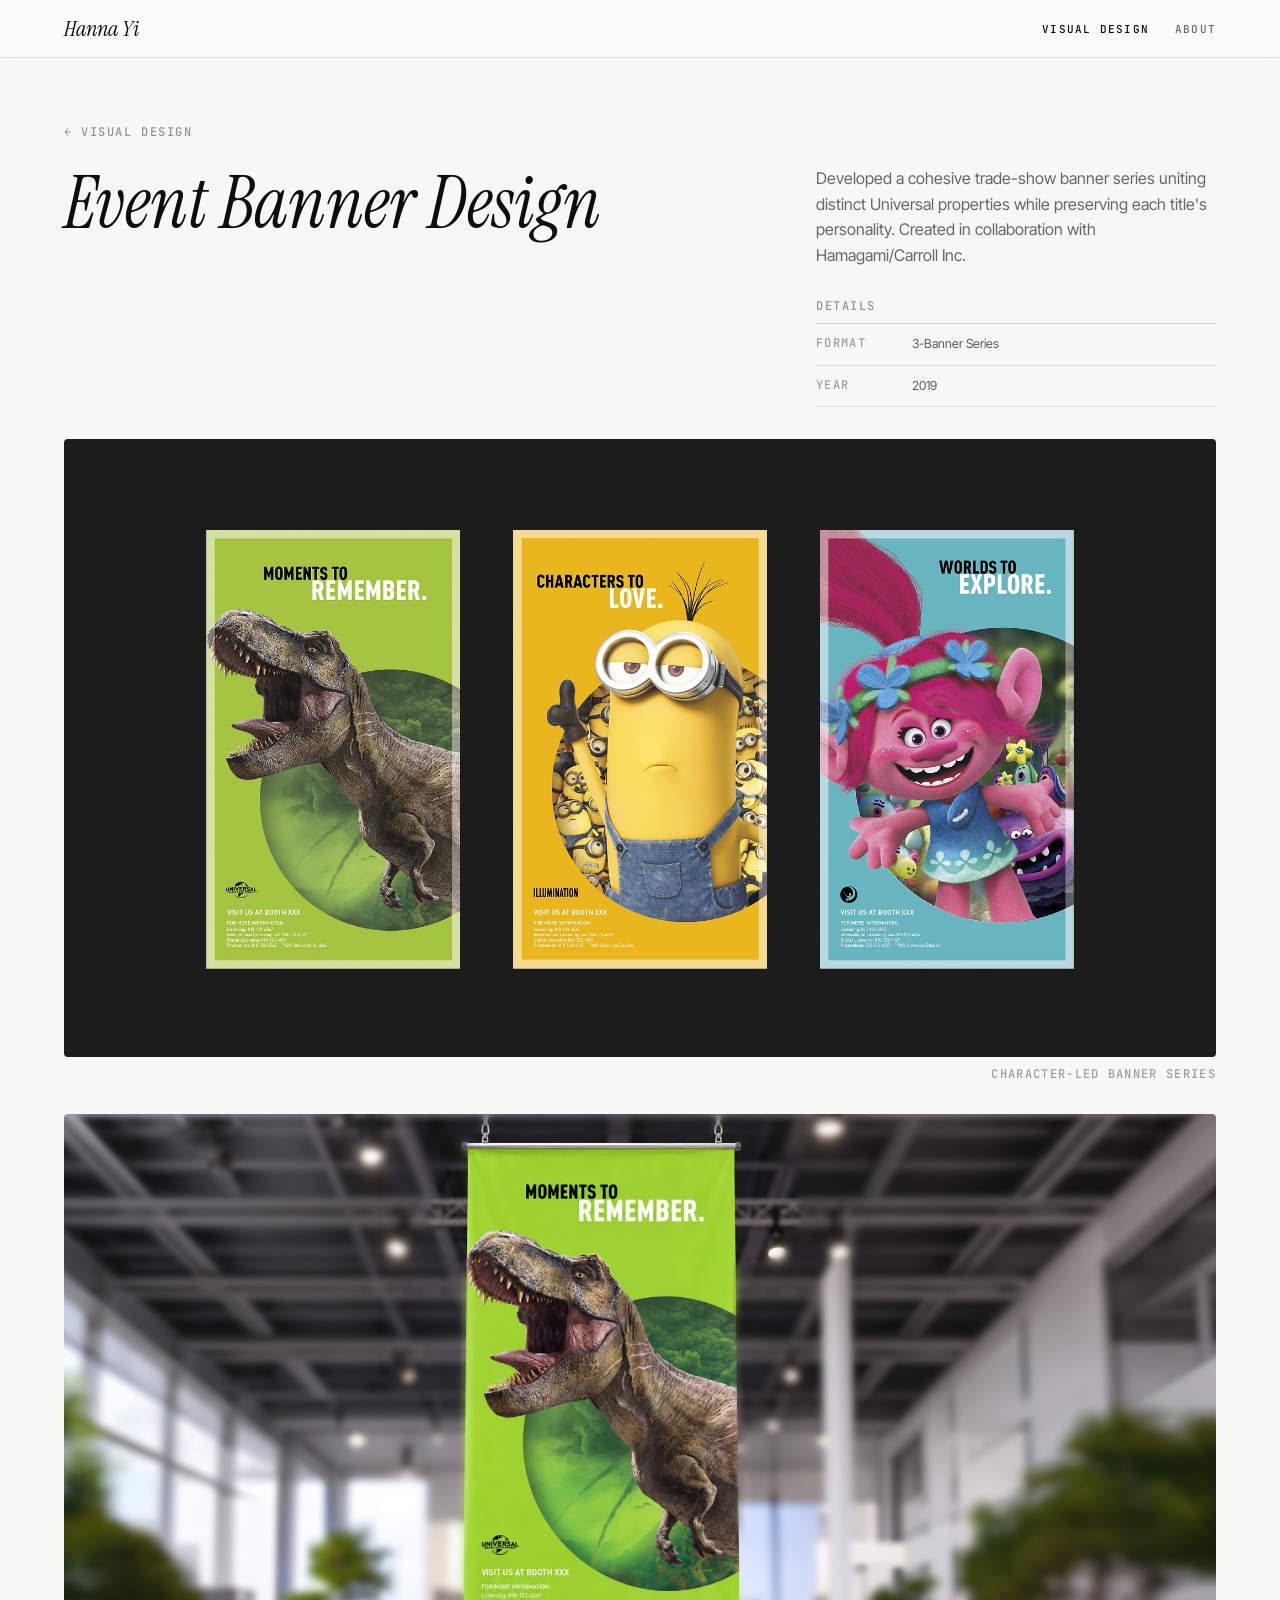
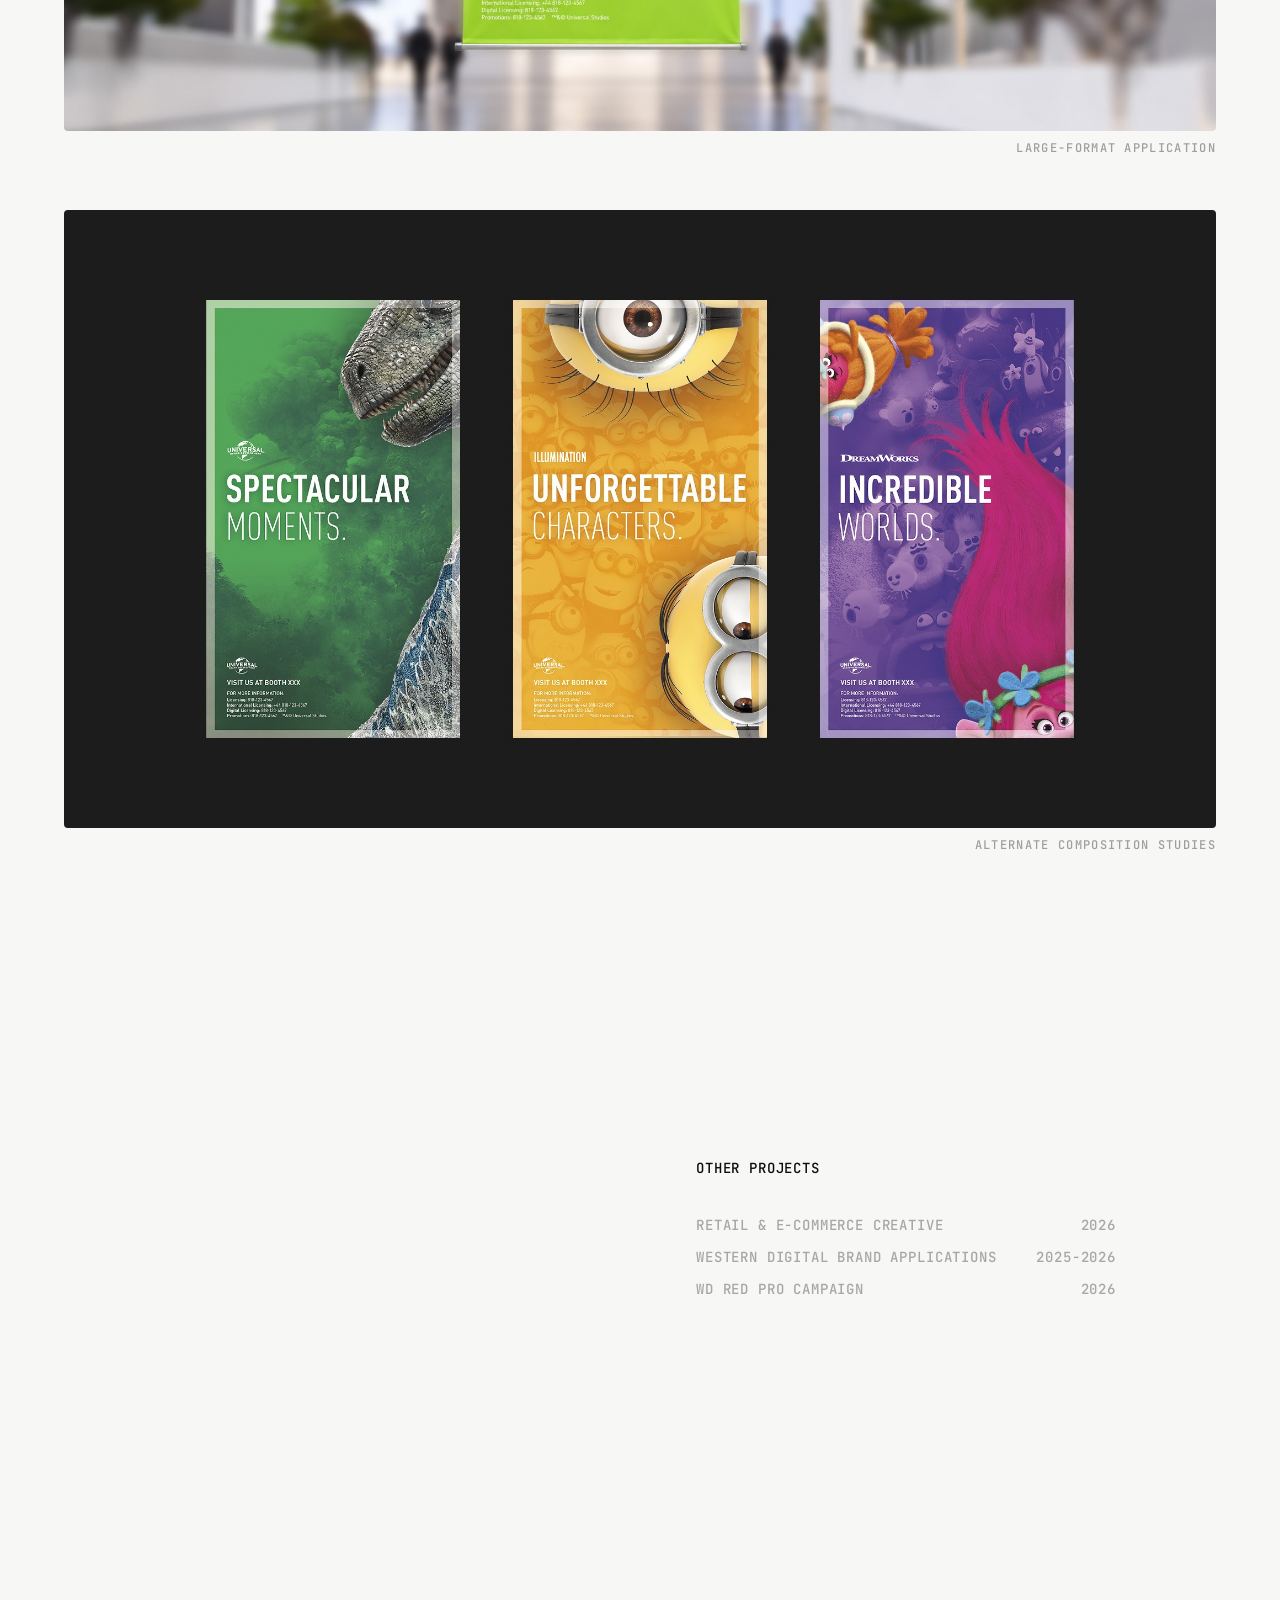
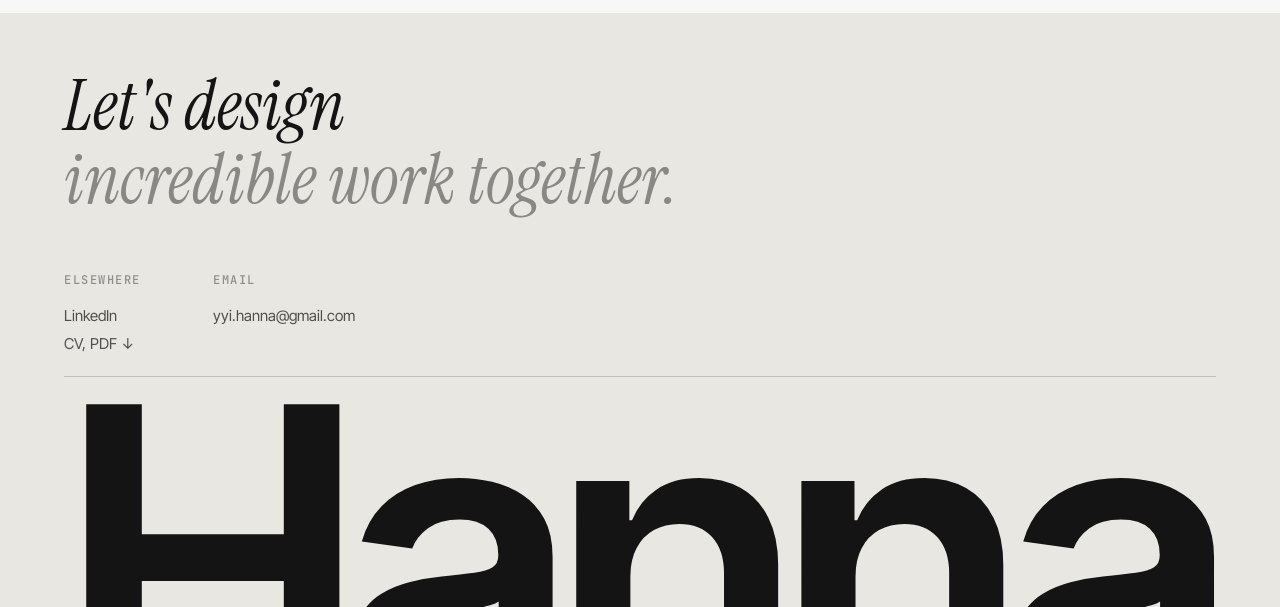
==== entertainment-trade-show-graphics.html @ 53126b2f "commit" ====
<!DOCTYPE html>
<html lang="en"><head>
<meta charset="utf-8">
<meta name="viewport" content="width=device-width, initial-scale=1">
<title>Entertainment Trade Show Graphics — Hanna Yi</title>
<meta name="description" content="Portfolio of Hanna Yi — identity, editorial and product design.">

<link rel="stylesheet" href="assets/css/styles.css">
<script>(function(){try{var d=document.documentElement,t=localStorage.getItem('hy-theme');if(t&&t!=='system')d.dataset.theme=t;var a=localStorage.getItem('hy-acc'),o=localStorage.getItem('hy-acc-on');if(a){d.style.setProperty('--acc',a);d.style.setProperty('--on-acc',o||'#0d0d0d');}}catch(e){}})();</script>
<script src="assets/js/gate.js"></script>
<script>try{if(!matchMedia('(prefers-reduced-motion: reduce)').matches)document.documentElement.classList.add('js-anim')}catch(e){}</script>
</head>
<body>
<main class="page" style="background:var(--ground);border-color:var(--edge)">
<div style="position:sticky;top:0;z-index:5;height:58px;background:var(--nav);backdrop-filter:blur(22px) saturate(170%);border-bottom:1px solid rgb(var(--ink-rgb) / .14);padding:0 0 0" data-nav=""><div style="max-width:1470px;margin:0 auto;display:flex;align-items:center;justify-content:space-between;padding:0 64px 0 64px;height:100%">
<a href="index.html" style="font-family:'Instrument Serif',serif;font-style:italic;font-size:22px;color:var(--ink);text-decoration:none">Hanna Yi</a>
<div style="display:flex;align-items:center;gap:26px;font:500 11px 'JetBrains Mono',monospace;letter-spacing:.11em;text-transform:uppercase">
<a href="index.html" style="color:var(--ink);text-decoration:none" aria-current="page">Visual Design</a><a href="ux-design.html" style="display:none;color:rgb(var(--ink-rgb) / .62);text-decoration:none">UX Design</a><a href="about.html" style="color:rgb(var(--ink-rgb) / .62);text-decoration:none">About</a></div>
</div></div>


<div style="padding:62px 0 0"><div style="max-width:1470px;margin:0 auto;padding:0 64px 0 64px"><a href="index.html" style="font:500 12px 'JetBrains Mono',monospace;letter-spacing:.13em;text-transform:uppercase;color:rgb(var(--ink-rgb) / .42);text-decoration:none">← Visual design</a></div></div><div style="padding:26px 0 0"><div style="max-width:1470px;margin:0 auto;padding:0 64px 0 64px;display:grid;grid-template-columns:minmax(0,1fr) 400px;gap:48px;align-items:start">
<h1 style="margin:0;max-width:20ch;font-family:'Instrument Serif',serif;font-style:italic;font-weight:400;font-size:72px;line-height:1.03;color:var(--ink)">Event Banner Design</h1>
<div><p style="margin:0;font:400 16px/1.6 'Inter Tight',sans-serif;color:rgb(var(--ink-rgb) / .62);text-wrap:pretty">Developed a cohesive trade-show banner series uniting distinct Universal properties while preserving each title's personality. Created in collaboration with Hamagami/Carroll Inc.</p><div style="display:flex;flex-direction:column;gap:22px;margin-top:26px"><div>
<div style="padding-bottom:9px;border-bottom:1px solid rgb(var(--ink-rgb) / .18)"><span style="font:500 12px 'JetBrains Mono',monospace;letter-spacing:.13em;text-transform:uppercase;color:rgb(var(--ink-rgb) / .42)">Details</span></div>
<div style="display:grid;grid-template-columns:78px minmax(0,1fr);gap:18px;padding:11px 0;border-bottom:1px solid rgb(var(--ink-rgb) / .11)"><span style="font:500 12px 'JetBrains Mono',monospace;letter-spacing:.11em;text-transform:uppercase;color:rgb(var(--ink-rgb) / .38)">Format</span><span style="font:400 12.5px/1.45 'Inter Tight',sans-serif;color:rgb(var(--ink-rgb) / .66)">3-Banner Series</span></div><div style="display:grid;grid-template-columns:78px minmax(0,1fr);gap:18px;padding:11px 0;border-bottom:1px solid rgb(var(--ink-rgb) / .11)"><span style="font:500 12px 'JetBrains Mono',monospace;letter-spacing:.11em;text-transform:uppercase;color:rgb(var(--ink-rgb) / .38)">Year</span><span style="font:400 12.5px/1.45 'Inter Tight',sans-serif;color:rgb(var(--ink-rgb) / .66)">2019</span></div>
</div>
</div></div></div></div><div style="padding:32px 0 0"><div style="max-width:1470px;margin:0 auto;padding:0 64px 0 64px"><figure style="margin:0"><div style="aspect-ratio:2088 / 1120;width:100%;background:url('./assets/img/tradeshow-mockup1.jpg') center / cover no-repeat;border-radius:4px"></div><figcaption style="font:500 12px 'JetBrains Mono',monospace;letter-spacing:.11em;text-transform:uppercase;color:rgb(var(--ink-rgb) / .38);margin-top:9px;display:block;text-align:right">CHARACTER-LED BANNER SERIES</figcaption></figure></div></div><div style="padding:32px 0 0"><div style="max-width:1470px;margin:0 auto;padding:0 64px 0 64px;display:grid;gap:54px"><div><figure style="margin:0"><div style="aspect-ratio:2088 / 1120;width:100%;background:url('./assets/img/tradeshow-mockup2.jpg') center / cover no-repeat;border-radius:4px"></div><figcaption style="font:500 12px 'JetBrains Mono',monospace;letter-spacing:.11em;text-transform:uppercase;color:rgb(var(--ink-rgb) / .38);margin-top:9px;display:block;text-align:right">LARGE-FORMAT APPLICATION</figcaption></figure></div><div><figure style="margin:0"><div style="aspect-ratio:2088 / 1120;width:100%;background:url('./assets/img/tradeshow-mockup3.jpg') center / cover no-repeat;border-radius:4px"></div><figcaption style="font:500 12px 'JetBrains Mono',monospace;letter-spacing:.11em;text-transform:uppercase;color:rgb(var(--ink-rgb) / .38);margin-top:9px;display:block;text-align:right">ALTERNATE COMPOSITION STUDIES</figcaption></figure></div></div></div><div data-other-projects="" style="margin:0;padding:150px 0 150px">
<div style="max-width:1470px;margin:0 auto;padding:0 64px 0 64px;display:flex;justify-content:center;align-items:center;gap:72px">
<div data-op-stage="" style="position:relative;flex:0 1 460px;width:auto;min-width:0;aspect-ratio:1 / 1">
<div data-op-img="0" style="position:absolute;inset:0;background:url('./assets/img/homepage-retail.jpg') center / cover no-repeat;border-radius:4px;opacity:0;transition:opacity .3s ease"></div>
<div data-op-img="1" style="position:absolute;inset:0;background:url('./assets/img/homepage-wd-applications.jpg') center / cover no-repeat;border-radius:4px;opacity:0;transition:opacity .3s ease"></div>
<div data-op-img="2" style="position:absolute;inset:0;background:#2f2420;border-radius:4px;opacity:0;transition:opacity .3s ease"><span style="position:absolute;inset:0;z-index:3;display:flex;align-items:center;justify-content:center;color:#ff8a6b;font:500 34px 'JetBrains Mono',monospace;letter-spacing:.22em;text-transform:uppercase">WIP</span></div>
</div>
<div style="flex:0 1 420px;width:auto;min-width:0">
<div style="font:500 14px/1 'JetBrains Mono',monospace;letter-spacing:.06em;text-transform:uppercase;color:var(--ink)">Other Projects</div>
<div style="margin-top:34px;display:flex;flex-direction:column">
<a href="retail-e-commerce-creative.html" data-op-row="0" style="display:flex;align-items:baseline;justify-content:space-between;gap:24px;padding:9px 0;font:500 14px/1 'JetBrains Mono',monospace;letter-spacing:.06em;text-transform:uppercase;color:rgb(var(--ink-rgb) / .34);text-decoration:none;transition:color .2s ease"><span>Retail &amp; E-Commerce Creative</span><span style="flex:0 0 auto;text-align:right;white-space:nowrap">2026</span></a>
<a href="western-digital-brand-system-applications.html" data-op-row="1" style="display:flex;align-items:baseline;justify-content:space-between;gap:24px;padding:9px 0;font:500 14px/1 'JetBrains Mono',monospace;letter-spacing:.06em;text-transform:uppercase;color:rgb(var(--ink-rgb) / .34);text-decoration:none;transition:color .2s ease"><span>Western Digital Brand Applications</span><span style="flex:0 0 auto;text-align:right;white-space:nowrap">2025-2026</span></a>
<a href="wd-red-pro-campaign.html" data-op-row="2" style="display:flex;align-items:baseline;justify-content:space-between;gap:24px;padding:9px 0;font:500 14px/1 'JetBrains Mono',monospace;letter-spacing:.06em;text-transform:uppercase;color:rgb(var(--ink-rgb) / .34);text-decoration:none;transition:color .2s ease"><span>WD Red Pro Campaign</span><span style="flex:0 0 auto;text-align:right;white-space:nowrap">2026</span></a>
</div>
</div>
</div>
</div>
<footer style="margin:0;padding:56px 0 0;overflow:hidden;background:var(--foot);--ink:var(--foot-ink);--ink-rgb:var(--foot-ink-rgb);--acc:var(--foot-ink);color:var(--foot-ink)">
<div style="max-width:1470px;margin:0 auto;padding:0 64px 0 64px">
<div style="font-family:'Instrument Serif',serif;font-style:italic;font-weight:400;font-size:clamp(40px,5.4vw,76px);line-height:1.06;color:var(--ink);max-width:22ch">Let's design<br><span style="color:rgb(var(--ink-rgb) / .45)">incredible work together.</span></div>
<div style="margin-top:56px;display:grid;grid-template-columns:auto auto;justify-content:start;gap:72px;align-items:start">
<div>
<div style="font:500 12px 'JetBrains Mono',monospace;letter-spacing:.13em;text-transform:uppercase;color:rgb(var(--ink-rgb) / .42)">Elsewhere</div>
<div style="margin-top:14px;display:flex;flex-direction:column">
<a href="https://www.linkedin.com/in/hyi-design" target="_blank" rel="noopener" style="font:400 15px/1.9 'Inter Tight',sans-serif;color:rgb(var(--ink-rgb) / .72);text-decoration:none">LinkedIn</a>
<a href="assets/hanna-yi-resume-2026.pdf" download="" style="font:400 15px/1.9 'Inter Tight',sans-serif;color:rgb(var(--ink-rgb) / .72);text-decoration:none">CV, PDF ↓</a>
</div>
</div>
<div>
<div style="font:500 12px 'JetBrains Mono',monospace;letter-spacing:.13em;text-transform:uppercase;color:rgb(var(--ink-rgb) / .42)">Email</div>
<div style="margin-top:14px"><a href="mailto:yyi.hanna@gmail.com" target="_blank" rel="noopener" style="font:400 15px/1.9 'Inter Tight',sans-serif;color:rgb(var(--ink-rgb) / .72);text-decoration:none;overflow-wrap:anywhere">yyi.hanna@gmail.com</a></div>
</div>
</div>
<div style="margin-top:17px;border-top:1px solid rgb(var(--ink-rgb) / .18)"></div>
</div>
<div style="max-width:1470px;margin:0 auto;padding:0 64px 0 64px">
<div style="overflow:hidden;height:.485em;margin:26px 0 0;font-size:calc((min(100vw,1470px) - 128px) / 2.733)"><div style="font:600 1em/.74 'Inter Tight',sans-serif;letter-spacing:-.04em;color:var(--ink);white-space:nowrap;text-align:center">Hanna</div></div>
</div>
</footer>
</main>
<script src="assets/js/site.js"></script>



</body></html>
---- assets/css/styles.css ----
@font-face{font-family:'Instrument Serif';font-style:italic;font-weight:400;font-display:swap;src:url('../fonts/InstrumentSerif-Italic.ttf') format('truetype')}
@font-face{font-family:'Instrument Serif';font-style:normal;font-weight:400;font-display:swap;src:url('../fonts/InstrumentSerif-Regular.ttf') format('truetype')}
@font-face{font-family:'Inter Tight';font-style:normal;font-weight:400;font-display:swap;src:url('../fonts/InterTight-Regular.ttf') format('truetype')}
@font-face{font-family:'Inter Tight';font-style:normal;font-weight:500;font-display:swap;src:url('../fonts/InterTight-Medium.ttf') format('truetype')}
@font-face{font-family:'Inter Tight';font-style:normal;font-weight:600;font-display:swap;src:url('../fonts/InterTight-SemiBold.ttf') format('truetype')}
@font-face{font-family:'JetBrains Mono';font-style:normal;font-weight:400;font-display:swap;src:url('../fonts/JetBrainsMono-Regular.ttf') format('truetype')}
@font-face{font-family:'JetBrains Mono';font-style:normal;font-weight:500;font-display:swap;src:url('../fonts/JetBrainsMono-Medium.ttf') format('truetype')}

:root{
  color-scheme:dark light;
  --ink:#f7f7f5; --ink-rgb:247 247 245;
  --ground:#0d0d0d;
  --edge:rgba(255,255,255,.1);
  --acc:#ff5c39; --on-acc:#0d0d0d;
  --nav:rgba(20,20,20,.42); --nav-solid:rgba(13,13,13,.78);
  --surf:#161616; --plate:#1e1e1e; --plate-2:#242424; --plate-3:#2a2724;
  --foot:#1e1e1e; --foot-ink:#f4f4f4; --foot-ink-rgb:244 244 244;
}
:root[data-theme="dark"]{
  color-scheme:dark;
  --ink:#f7f7f5; --ink-rgb:247 247 245;
  --ground:#0d0d0d;
  --edge:rgba(255,255,255,.1);
  --acc:#ff5c39; --on-acc:#0d0d0d;
  --nav:rgba(20,20,20,.42); --nav-solid:rgba(13,13,13,.78);
  --surf:#161616; --plate:#1e1e1e; --plate-2:#242424; --plate-3:#2a2724;
  --foot:#1e1e1e; --foot-ink:#f4f4f4; --foot-ink-rgb:244 244 244;
}
:root[data-theme="light"]{
  color-scheme:light;
  --ink:#0d0d0d; --ink-rgb:13 13 13;
  --ground:#f7f7f5;
  --edge:rgba(0,0,0,.09);
  --acc:#d94a20; --on-acc:#f7f7f5;
  --nav:rgba(255,255,255,.6); --nav-solid:rgba(247,247,245,.86);
  --surf:#efede8; --plate:#e4e1da; --plate-2:#dcd8d0; --plate-3:#ded9d0;
  --foot:#e9e7e2; --foot-ink:#141414; --foot-ink-rgb:20 20 20;
}
@media (prefers-color-scheme:light){
  :root:not([data-theme]){
    --ink:#0d0d0d; --ink-rgb:13 13 13;
    --ground:#f7f7f5;
    --edge:rgba(0,0,0,.09);
    --acc:#d94a20; --on-acc:#f7f7f5;
    --nav:rgba(255,255,255,.6); --nav-solid:rgba(247,247,245,.86);
    --surf:#efede8; --plate:#e4e1da; --plate-2:#dcd8d0; --plate-3:#ded9d0;
    --foot:#e9e7e2; --foot-ink:#141414; --foot-ink-rgb:20 20 20;
  }
}
*{box-sizing:border-box}
html{scroll-behavior:smooth}
body{margin:0;background:var(--ground);color:var(--ink);font-family:'Inter Tight',system-ui,sans-serif;-webkit-font-smoothing:antialiased}
a{color:inherit;text-decoration:none}
a:hover{color:var(--acc)}
img{display:block;max-width:100%}
::selection{background:var(--acc);color:var(--on-acc)}
a{transition:color .18s ease}
[data-tile]{display:block}
[data-tile] > div:nth-child(2){position:relative;z-index:1}
[data-caption]{opacity:.78;transition:opacity .28s ease,transform .28s cubic-bezier(.22,.61,.36,1)}
[data-rule-line]{display:block;position:absolute;left:0;right:0;height:1px;background:rgb(var(--ink-rgb) / .18);transform:scaleX(1);transform-origin:left center;transition:transform .4s cubic-bezier(.22,.61,.36,1)}
[data-rule-host]:not([data-in]) [data-rule-line]{transform:scaleX(0)}
html.js-anim figure:not([data-in]),
html.js-anim [style*="url("]:not([data-in]):not([data-op-img]):not([data-plate]):not([data-static]):not(figure *):not([data-op-stage] *):not([data-tile-item] *){opacity:0;transform:translateY(18px);will-change:opacity,transform}
[data-reveal]{opacity:0;transform:translateY(18px);transition:opacity .65s ease,transform .65s cubic-bezier(.22,.61,.36,1)}
[data-reveal][data-in]{opacity:1;transform:none;will-change:auto}
[data-arrow]{display:inline-block;font-style:normal;transition:transform .25s cubic-bezier(.22,.61,.36,1)}

/* hover motion: transform + opacity only, pointer devices only */
@media (hover:hover) and (pointer:fine){
  [data-tile-item]{transition:transform .28s cubic-bezier(.22,.61,.36,1)}
  [data-tile-item]:hover{transform:translateY(-6px);will-change:transform}
  [data-tile-item]:hover [data-caption]{opacity:1}
  [data-tile-item]:hover [data-caption]:not([data-caption-inner]){transform:translateY(-2px)}
  a:hover [data-arrow="back"]{transform:translateX(-4px)}
  a:hover [data-arrow="fwd"]{transform:translateX(4px)}
  a:hover [data-arrow="down"]{transform:translateY(3px)}
  [data-idx-card]{transition:transform .28s cubic-bezier(.22,.61,.36,1),border-color .28s ease-out}
  [data-idx-card]:hover{transform:translateY(-4px);background:#272727;border-color:#66625D}
  [data-idx-card]:hover [data-idx-arrow]{transform:translate(3px,3px)}
}
[data-idx-card]:focus-visible{outline:2px solid var(--acc);outline-offset:3px}
[data-idx-arrow]{transition:transform .25s cubic-bezier(.22,.61,.36,1)}
[data-tile-item]:focus-visible,[data-tile] :focus-visible{outline:2px solid var(--acc);outline-offset:3px}
[data-tile-item]:focus-within{transform:translateY(-6px)}
@media (prefers-reduced-motion:reduce){html{scroll-behavior:auto}*{transition:none!important;animation:none!important}}
@media print{[data-nav]{position:static}}

/* image eyebrows: gradient scrim, hover only */
[data-plate]{position:relative;overflow:hidden}
[data-plate-label]{position:absolute;left:0;right:0;bottom:0;padding:34px 16px 13px;font:500 12px 'JetBrains Mono',monospace;letter-spacing:.1em;color:#f7f7f5;background:linear-gradient(to top,rgba(0,0,0,.76),rgba(0,0,0,0));opacity:0;transition:opacity .28s ease-out}
@media (hover:hover) and (pointer:fine){[data-plate]:hover [data-plate-label]{opacity:1}}
@media (hover:none){[data-plate-label]{opacity:1}}
a:focus-visible [data-plate-label],[data-plate]:focus-within [data-plate-label]{opacity:1}

/* homepage cards: title bar on hover */
[data-card]{position:relative}
[data-card] [data-plate]{transition:transform .55s cubic-bezier(.22,.61,.36,1)}
[data-card][data-card] [data-card-bar]{position:absolute;left:0;right:0;bottom:0;z-index:2;opacity:0;transform:translateY(100%);transition:opacity .38s cubic-bezier(.22,.61,.36,1),transform .38s cubic-bezier(.22,.61,.36,1);will-change:transform,opacity}
@media (hover:hover) and (pointer:fine){
  [data-card][data-card]:hover [data-card-bar]{opacity:1;transform:translateY(0)}
  [data-card]:hover [data-plate]{transform:scale(1.015)}
  [data-card] [data-plate-label]{transition:opacity .38s cubic-bezier(.22,.61,.36,1),transform .38s cubic-bezier(.22,.61,.36,1)}
  [data-card]:hover [data-plate-label]{opacity:1;transform:translateY(-51px)}
}
@media (hover:none){[data-card][data-card] [data-card-bar]{opacity:1;transform:none}}
[data-card]:focus-visible [data-card-bar]{opacity:1}


/* mobile */
@media (max-width:860px){
  [style*="padding:0 64px"],[data-gutter]{padding-left:22px!important;padding-right:22px!important}

  /* stack every multi-column grid except the small label/value tables */
  [style*="grid-template-columns"]:not([style*="78px"]):not([style*="96px"]):not([style*="150px"]),
  [data-stack]{grid-template-columns:minmax(0,1fr)!important}
  footer [data-stack]{grid-template-columns:auto auto!important}
  [data-gap="48"],[data-gap="44"],[data-gap="54"],[data-gap="72"]{gap:28px!important}

  /* display type */
  [data-headline]{font-size:34px!important;line-height:1.08!important;letter-spacing:-.01em!important;width:auto!important}
  h1{font-size:32px!important;line-height:1.08!important;max-width:none!important}
  h2{font-size:28px!important;line-height:1.1!important;max-width:none!important}
  [style*="font-size:52px"]{font-size:26px!important}
  [style*="font-size:clamp(40px,5.4vw,76px)"]{font-size:32px!important;max-width:none!important}

  /* nav */
  [data-nav] [style*="gap:26px"]{gap:14px!important;font-size:10px!important}
  [data-nav] [style*="font-size:22px"]{font-size:19px!important}

  /* card bars */
  [data-card-bar] [style*="font-size:22px"]{font-size:16px!important}
  [data-card-bar]{padding:9px 11px!important}
  [data-card-bar] [style*="font:500 12px"]{font-size:10px!important}
  [data-plate-label]{padding:26px 12px 11px!important;font-size:10px!important}
  [data-card]:hover [data-plate-label]{transform:translateY(-42px)!important}

  /* page titles set as h2 keep h1-level presence */
  h2[style*="font-size:72px"]{font-size:32px!important}
  /* fixed-height label blocks collapse to their content */
  [style*="height:112px"]{height:auto!important;margin-bottom:12px!important}

  /* project pages: intro copy sits closer to the title */
  [data-title-grid]{gap:14px!important}

  /* homepage cards: one consistent portrait-ish crop on phones */
  [data-card] [data-plate]{aspect-ratio:4/3!important}

  /* full-width figures keep their proportion */
  [style*="height:520px"]{height:auto!important;aspect-ratio:2088/1120!important}
  [style*="height:416px"],[style*="height:362px"],[style*="height:272px"]{height:auto!important;aspect-ratio:1/1!important}
  [style*="width:400px"],[style*="width:300px"]{width:100%!important}

  /* other projects: preview above the list */
  [data-other-projects]{padding:80px 0!important}
  [data-other-projects] [style*="gap:72px"]{flex-direction:column!important;align-items:stretch!important;gap:26px!important}
  [data-op-stage]{flex:0 0 auto!important;width:100%!important}
  [data-op-row]{font-size:12px!important}

  /* footer */
  footer [style*="grid-template-columns:auto auto"]{grid-template-columns:auto auto!important;gap:34px!important}
  footer [style*="2.733"]{font-size:calc((100vw - 44px) / 2.733)!important}

  /* vertical rhythm */
  [style*="padding:150px 0"]{padding-top:80px!important;padding-bottom:80px!important}
  [style*="padding:76px 0 0"],[style*="padding:70px 0 0"]{padding-top:44px!important}
  [style*="padding:62px 0 0"]{padding-top:34px!important}
  [style*="padding:60px 0 0"],[style*="padding:32px 0 0"]{padding-top:22px!important}
  [style*="margin:104px 0 0"]{margin-top:64px!important}
  [style*="margin:76px 0 0"]{margin-top:48px!important}
  [style*="margin-top:68px"]{margin-top:34px!important}
  [style*="margin-top:52px"]{margin-top:36px!important}
}

@media (max-width:480px){
  [data-headline]{font-size:29px!important}
  h1{font-size:27px!important}
  h2{font-size:25px!important}
  h2[style*="font-size:72px"]{font-size:29px!important}
  [data-op-row]{font-size:11px!important;gap:12px!important}
}
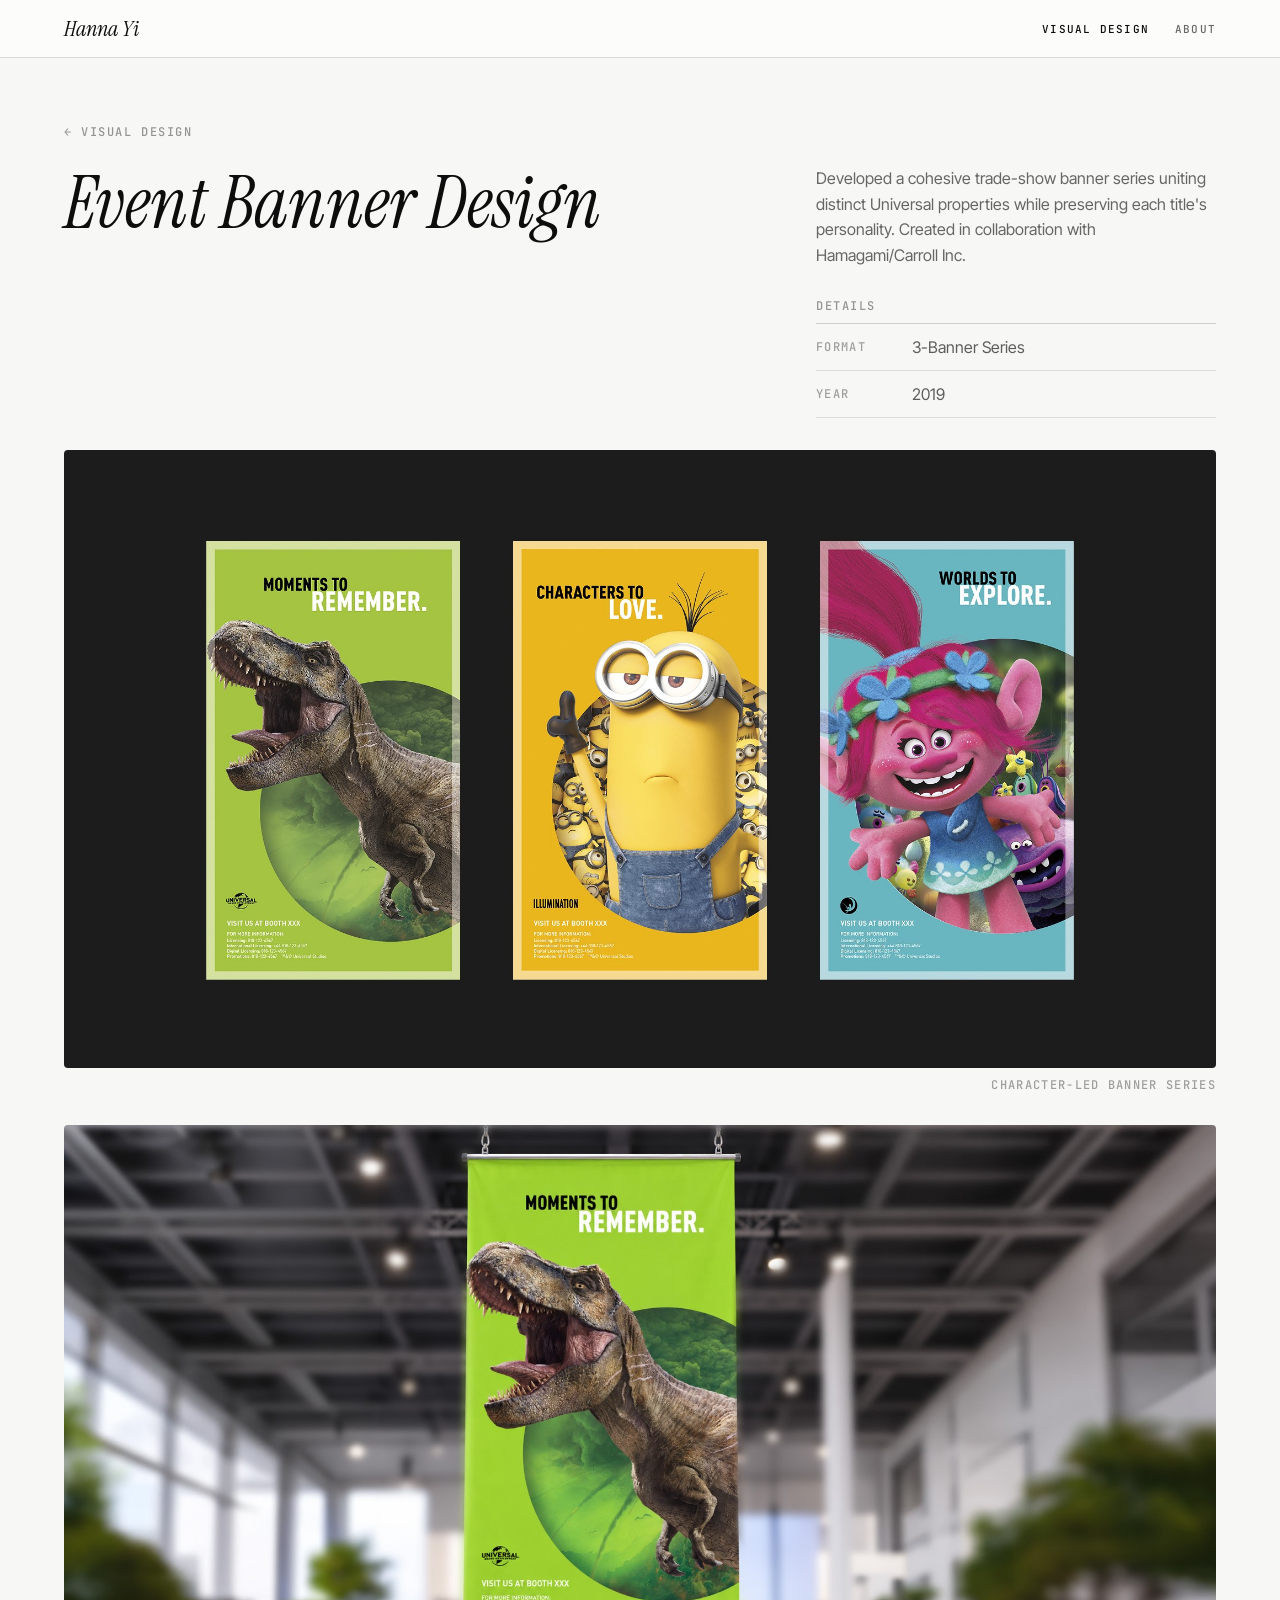
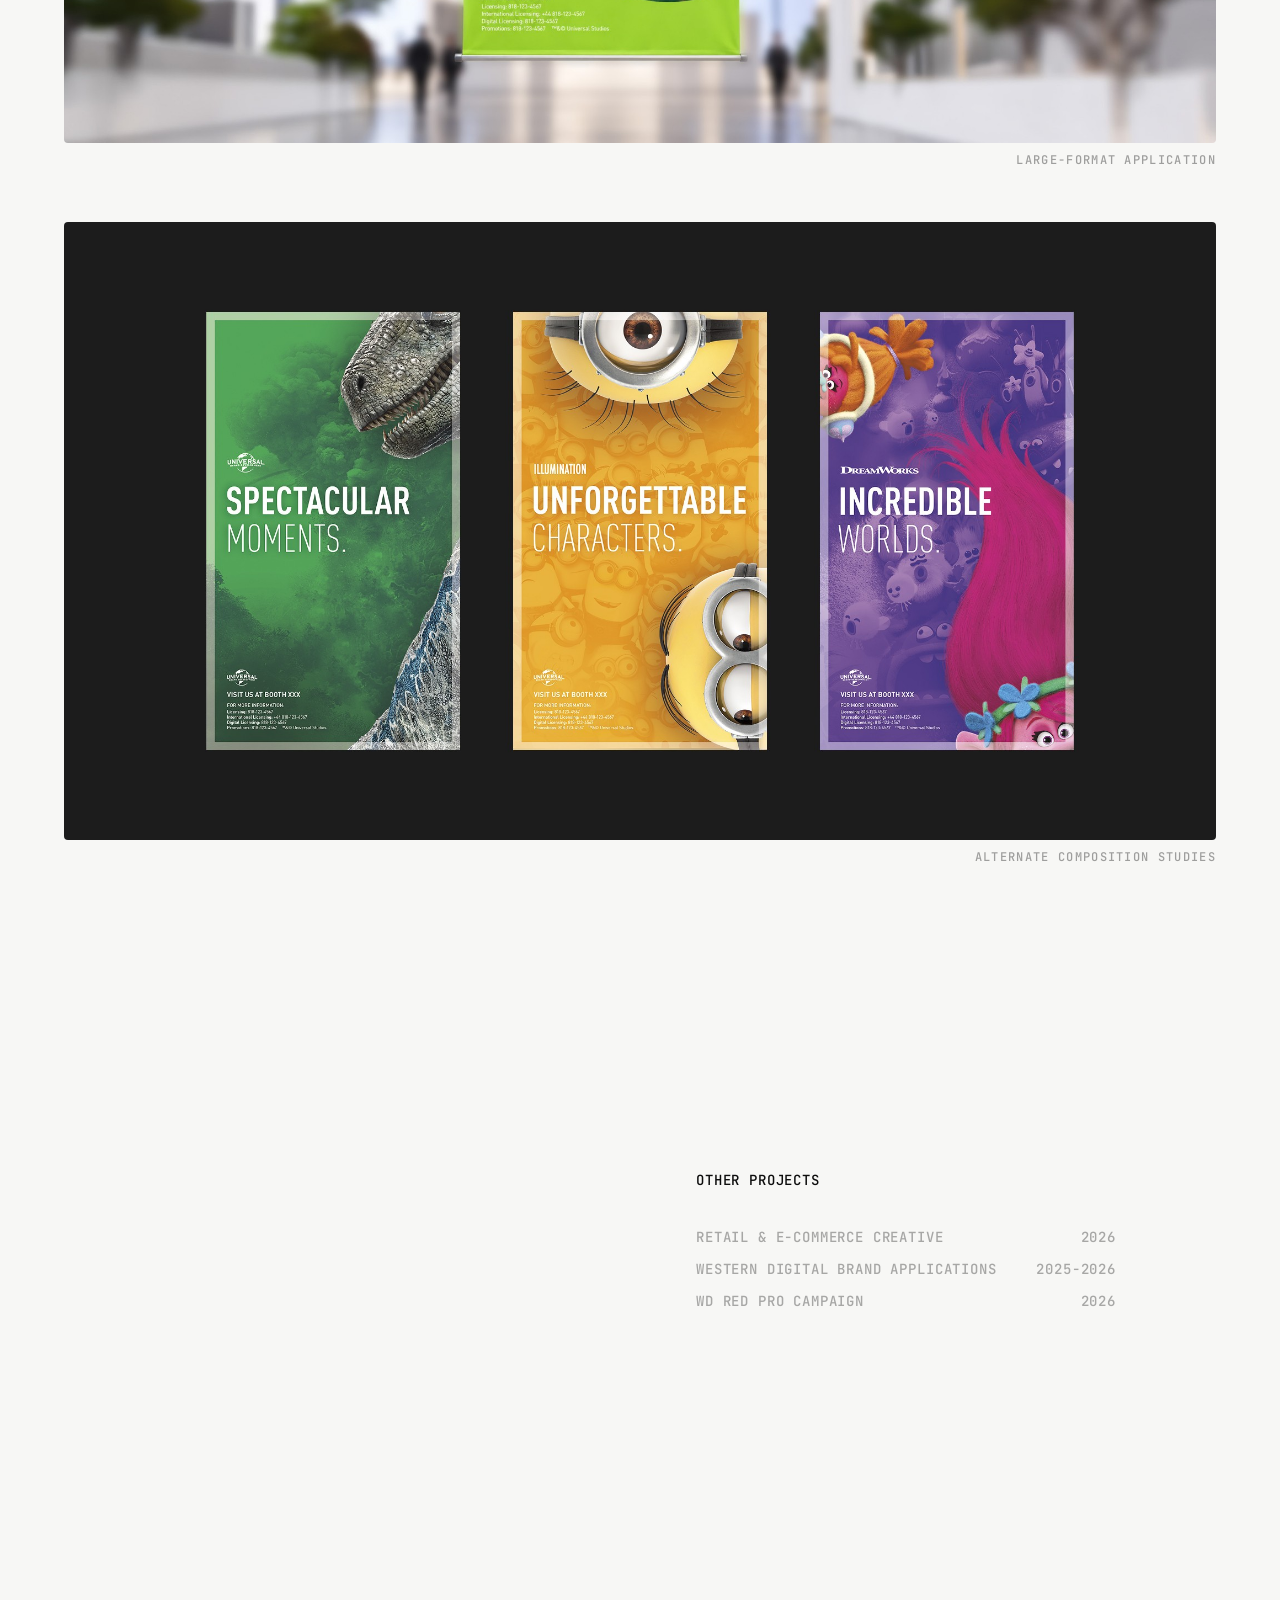
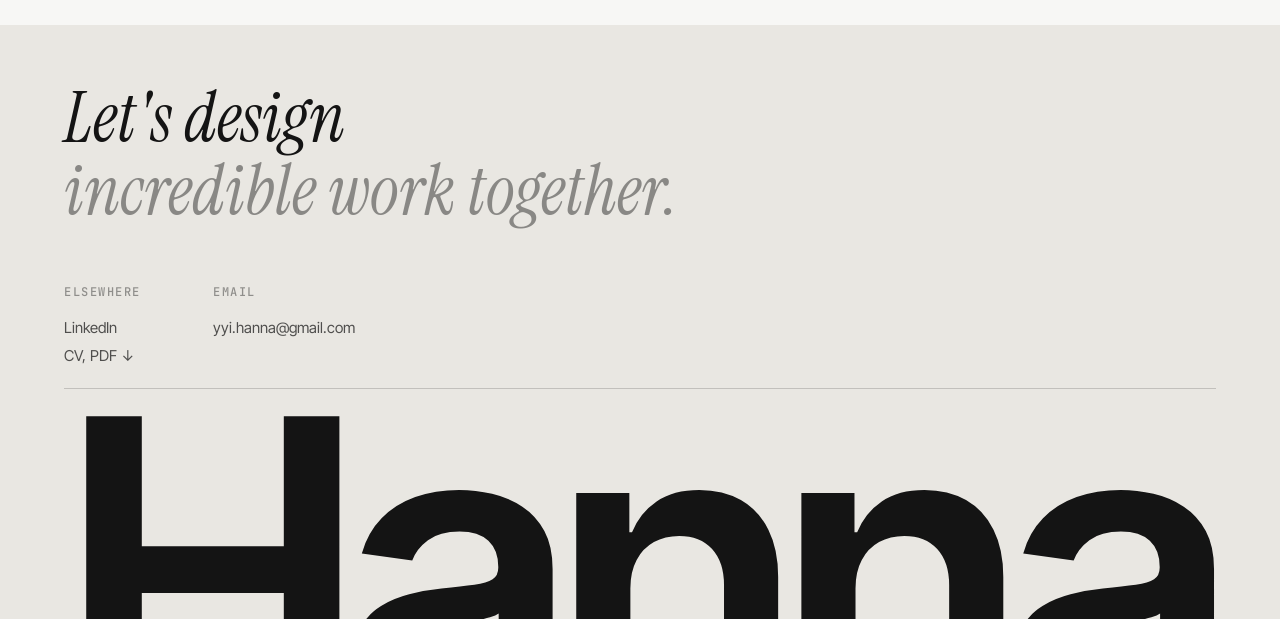
==== commit 3058b3da: "commit" ====
--- a/entertainment-trade-show-graphics.html
+++ b/entertainment-trade-show-graphics.html
@@ -23,7 +23,7 @@
 <h1 style="margin:0;max-width:20ch;font-family:'Instrument Serif',serif;font-style:italic;font-weight:400;font-size:72px;line-height:1.03;color:var(--ink)">Event Banner Design</h1>
 <div><p style="margin:0;font:400 16px/1.6 'Inter Tight',sans-serif;color:rgb(var(--ink-rgb) / .62);text-wrap:pretty">Developed a cohesive trade-show banner series uniting distinct Universal properties while preserving each title's personality. Created in collaboration with Hamagami/Carroll Inc.</p><div style="display:flex;flex-direction:column;gap:22px;margin-top:26px"><div>
 <div style="padding-bottom:9px;border-bottom:1px solid rgb(var(--ink-rgb) / .18)"><span style="font:500 12px 'JetBrains Mono',monospace;letter-spacing:.13em;text-transform:uppercase;color:rgb(var(--ink-rgb) / .42)">Details</span></div>
-<div style="display:grid;grid-template-columns:78px minmax(0,1fr);gap:18px;padding:11px 0;border-bottom:1px solid rgb(var(--ink-rgb) / .11)"><span style="font:500 12px 'JetBrains Mono',monospace;letter-spacing:.11em;text-transform:uppercase;color:rgb(var(--ink-rgb) / .38)">Format</span><span style="font:400 12.5px/1.45 'Inter Tight',sans-serif;color:rgb(var(--ink-rgb) / .66)">3-Banner Series</span></div><div style="display:grid;grid-template-columns:78px minmax(0,1fr);gap:18px;padding:11px 0;border-bottom:1px solid rgb(var(--ink-rgb) / .11)"><span style="font:500 12px 'JetBrains Mono',monospace;letter-spacing:.11em;text-transform:uppercase;color:rgb(var(--ink-rgb) / .38)">Year</span><span style="font:400 12.5px/1.45 'Inter Tight',sans-serif;color:rgb(var(--ink-rgb) / .66)">2019</span></div>
+<div style="display:grid;grid-template-columns:78px minmax(0,1fr);gap:18px;padding:11px 0;align-items:center;border-bottom:1px solid rgb(var(--ink-rgb) / .11)"><span style="font:500 12px 'JetBrains Mono',monospace;letter-spacing:.11em;text-transform:uppercase;color:rgb(var(--ink-rgb) / .38)">Format</span><span style="font:400 16px/1.5 'Inter Tight',sans-serif;color:rgb(var(--ink-rgb) / .66)">3-Banner Series</span></div><div style="display:grid;grid-template-columns:78px minmax(0,1fr);gap:18px;padding:11px 0;align-items:center;border-bottom:1px solid rgb(var(--ink-rgb) / .11)"><span style="font:500 12px 'JetBrains Mono',monospace;letter-spacing:.11em;text-transform:uppercase;color:rgb(var(--ink-rgb) / .38)">Year</span><span style="font:400 16px/1.5 'Inter Tight',sans-serif;color:rgb(var(--ink-rgb) / .66)">2019</span></div>
 </div>
 </div></div></div></div><div style="padding:32px 0 0"><div style="max-width:1470px;margin:0 auto;padding:0 64px 0 64px"><figure style="margin:0"><div style="aspect-ratio:2088 / 1120;width:100%;background:url('./assets/img/tradeshow-mockup1.jpg') center / cover no-repeat;border-radius:4px"></div><figcaption style="font:500 12px 'JetBrains Mono',monospace;letter-spacing:.11em;text-transform:uppercase;color:rgb(var(--ink-rgb) / .38);margin-top:9px;display:block;text-align:right">CHARACTER-LED BANNER SERIES</figcaption></figure></div></div><div style="padding:32px 0 0"><div style="max-width:1470px;margin:0 auto;padding:0 64px 0 64px;display:grid;gap:54px"><div><figure style="margin:0"><div style="aspect-ratio:2088 / 1120;width:100%;background:url('./assets/img/tradeshow-mockup2.jpg') center / cover no-repeat;border-radius:4px"></div><figcaption style="font:500 12px 'JetBrains Mono',monospace;letter-spacing:.11em;text-transform:uppercase;color:rgb(var(--ink-rgb) / .38);margin-top:9px;display:block;text-align:right">LARGE-FORMAT APPLICATION</figcaption></figure></div><div><figure style="margin:0"><div style="aspect-ratio:2088 / 1120;width:100%;background:url('./assets/img/tradeshow-mockup3.jpg') center / cover no-repeat;border-radius:4px"></div><figcaption style="font:500 12px 'JetBrains Mono',monospace;letter-spacing:.11em;text-transform:uppercase;color:rgb(var(--ink-rgb) / .38);margin-top:9px;display:block;text-align:right">ALTERNATE COMPOSITION STUDIES</figcaption></figure></div></div></div><div data-other-projects="" style="margin:0;padding:150px 0 150px">
 <div style="max-width:1470px;margin:0 auto;padding:0 64px 0 64px;display:flex;justify-content:center;align-items:center;gap:72px">
--- a/assets/css/styles.css
+++ b/assets/css/styles.css
@@ -116,6 +116,8 @@
   [data-stack]{grid-template-columns:minmax(0,1fr)!important}
   footer [data-stack]{grid-template-columns:auto auto!important}
   [data-gap="48"],[data-gap="44"],[data-gap="54"],[data-gap="72"]{gap:28px!important}
+  [data-cs-band]{gap:7px!important}
+  [data-cs-band] p{margin:0 0 20px!important}
 
   /* display type */
   [data-headline]{font-size:34px!important;line-height:1.08!important;letter-spacing:-.01em!important;width:auto!important}
